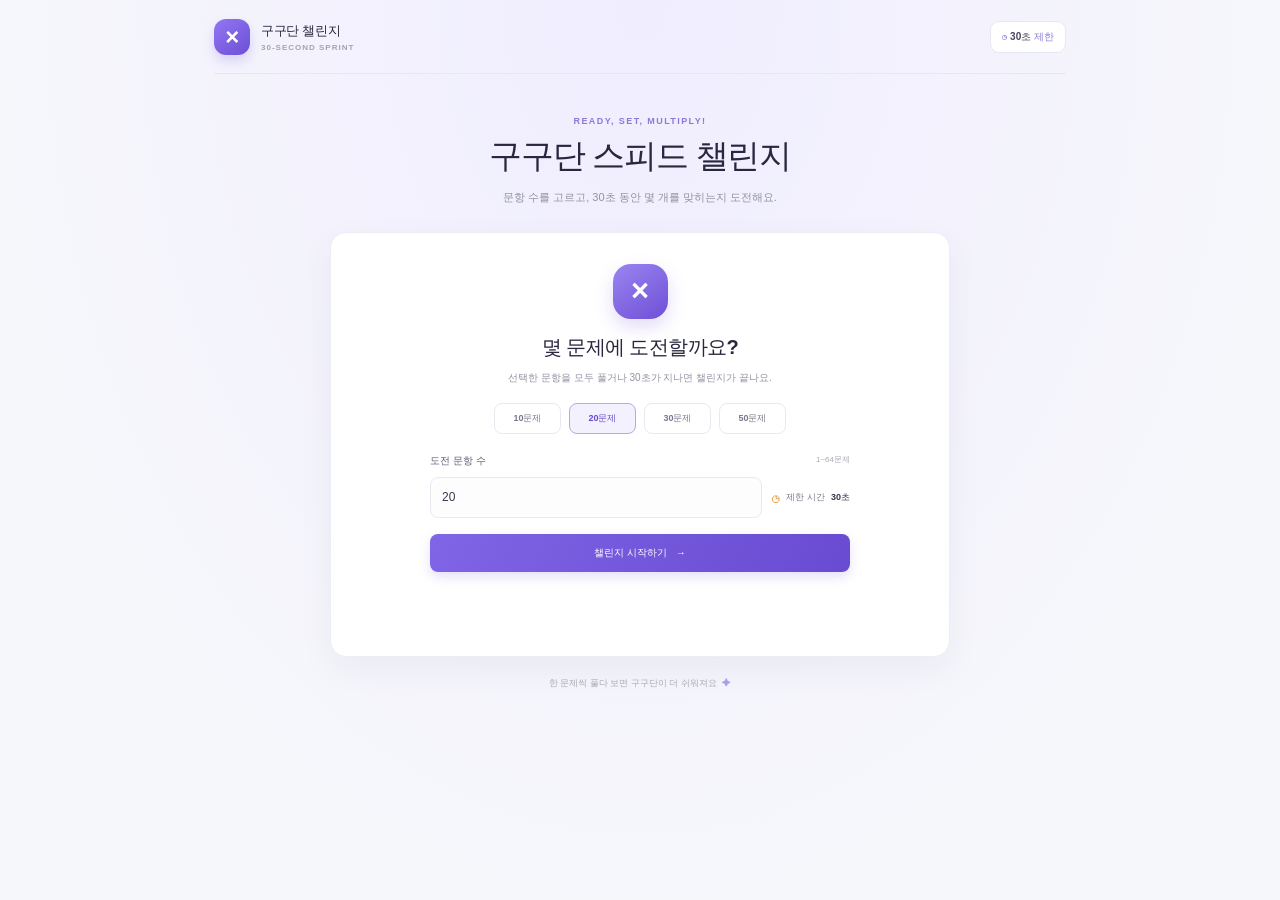
==== gugudan/index.html @ ca25fdde "Add 30-second Gugudan challenge Co-authored-by: Copilot App <223556219+Copilot@users.noreply.github." ====
<!doctype html>
<html lang="ko">
  <head>
    <meta charset="UTF-8" />
    <meta name="viewport" content="width=device-width, initial-scale=1.0" />
    <meta name="theme-color" content="#f6f7fb" />
    <title>구구단 스피드 챌린지</title>
    <link rel="stylesheet" href="styles.css" />
    <script src="app.js" defer></script>
  </head>
  <body>
    <main class="app">
      <header class="topbar">
        <a class="brand" href="#" aria-label="구구단 챌린지 홈"><span class="brand-mark">×</span><span>구구단 챌린지<small>30-SECOND SPRINT</small></span></a>
        <span class="time-badge">◷ <b>30초</b> 제한</span>
      </header>

      <section class="intro">
        <p class="eyebrow">READY, SET, MULTIPLY!</p>
        <h1>구구단 스피드 챌린지</h1>
        <p>문항 수를 고르고, 30초 동안 몇 개를 맞히는지 도전해요.</p>
      </section>

      <section class="challenge-card">
        <div id="setup-screen">
          <div class="big-symbol">×</div>
          <h2>몇 문제에 도전할까요?</h2>
          <p class="description">선택한 문항을 모두 풀거나 30초가 지나면 챌린지가 끝나요.</p>
          <div class="presets" aria-label="문항 수 빠른 선택">
            <button type="button" class="preset" data-count="10">10문제</button>
            <button type="button" class="preset selected" data-count="20">20문제</button>
            <button type="button" class="preset" data-count="30">30문제</button>
            <button type="button" class="preset" data-count="50">50문제</button>
          </div>
          <form id="setup-form" class="setup-form">
            <label for="question-total">도전 문항 수 <span>1~64문제</span></label>
            <input id="question-total" type="number" min="1" max="64" step="1" value="20" required />
            <div class="limit"><span>◷</span><strong>제한 시간</strong><b>30초</b></div>
            <button class="primary-button start-button" type="submit">챌린지 시작하기 <span>→</span></button>
          </form>
        </div>

        <div id="play-screen" class="hidden">
          <div class="play-header">
            <div class="timer"><span>남은 시간</span><strong id="timer-value">30.0</strong><small>초</small></div>
            <div class="play-stat"><span>정답</span><strong><b id="correct-total">0</b>개</strong></div>
            <div class="play-stat"><span>진행</span><strong id="progress-text">0 / 20</strong></div>
          </div>
          <div class="progress-track"><i id="progress-bar"></i></div>
          <form id="answer-form">
            <p class="question-count" id="question-count">문제 1 / 20</p>
            <div class="equation"><span id="factor-one">3</span><span class="multiply">×</span><span id="factor-two">4</span><span class="equals">=</span><span class="unknown">?</span></div>
            <label class="sr-only" for="answer-input">정답 입력</label>
            <div class="answer-row">
              <input id="answer-input" type="number" min="0" max="81" inputmode="numeric" autocomplete="off" placeholder="정답" required />
              <button id="submit-answer" class="primary-button" type="submit">확인</button>
            </div>
            <p id="feedback" class="feedback" aria-live="polite"></p>
          </form>
        </div>

        <div id="result-screen" class="hidden">
          <div class="medal">✦</div>
          <p class="eyebrow">CHALLENGE COMPLETE</p>
          <h2 id="result-title">30초 도전이 끝났어요!</h2>
          <p class="description" id="result-message"></p>
          <div class="score"><strong id="result-correct">0</strong><span>개 정답</span></div>
          <div class="result-stats"><span>푼 문제 <b id="result-answered">0</b></span><span>정확도 <b id="result-accuracy">0%</b></span></div>
          <button id="retry-button" class="primary-button start-button" type="button">다시 도전하기 <span>↻</span></button>
        </div>
      </section>
      <footer>한 문제씩 풀다 보면 구구단이 더 쉬워져요 <span>✦</span></footer>
    </main>
  </body>
</html>
---- gugudan/styles.css ----
:root {
  font-family: "Segoe UI", "Malgun Gothic", sans-serif;
  color: #29273e;
  background: #f6f7fb;
  font-synthesis: none;
  text-rendering: optimizeLegibility;
}
* { box-sizing: border-box; }
body { min-width: 320px; min-height: 100vh; margin: 0; background: radial-gradient(ellipse at 50% 0, #f0edff 0, #f6f7fb 40rem); }
button, input { font: inherit; }
button { cursor: pointer; }
.app { width: min(920px, 100%); min-height: 100vh; margin: 0 auto; padding: 0 34px 22px; }
.topbar { height: 74px; display: flex; align-items: center; justify-content: space-between; border-bottom: 1px solid #e8e7f0; }
.brand { display: flex; gap: 11px; align-items: center; color: #29273e; text-decoration: none; font-size: 13px; font-weight: 800; letter-spacing: -.3px; }
.brand-mark { width: 36px; height: 36px; display: grid; place-items: center; border-radius: 12px; color: #fff; background: linear-gradient(140deg, #9277f2, #6c4fd5); box-shadow: 0 6px 12px #7658df38; font-size: 24px; }
.brand small { display: block; margin-top: 3px; color: #a4a2b3; font-size: 8px; letter-spacing: 1px; }
.time-badge { padding: 8px 11px; border: 1px solid #e8e6f0; border-radius: 9px; color: #8c78d4; background: #fff; font-size: 10px; }
.time-badge b { color: #49465e; }
.intro { padding: 42px 0 25px; text-align: center; }
.eyebrow { margin: 0 0 8px; color: #8d78d9; font-size: 9px; font-weight: 700; letter-spacing: 1.4px; }
h1 { margin: 0; font-size: clamp(24px, 5vw, 33px); letter-spacing: -1.2px; }
.intro > p:last-child { margin: 9px 0 0; color: #9291a2; font-size: 11px; line-height: 1.7; }
.challenge-card { width: min(100%, 620px); min-height: 425px; margin: 0 auto; padding: 29px; border: 1px solid #eeedf4; border-radius: 16px; background: #fff; box-shadow: 0 12px 35px #2823530e; }
#setup-screen, #result-screen { max-width: 420px; margin: 0 auto; text-align: center; }
.big-symbol { width: 55px; height: 55px; display: grid; place-items: center; margin: 2px auto 15px; border-radius: 18px; color: #fff; background: linear-gradient(145deg, #9b84f1, #6e50d6); box-shadow: 0 8px 18px #7658df35; font-size: 31px; font-weight: 700; }
h2 { margin: 0; font-size: 20px; letter-spacing: -.6px; }
.description { margin: 8px 0 17px; color: #9291a2; font-size: 10px; line-height: 1.7; }
.presets { display: flex; justify-content: center; gap: 8px; flex-wrap: wrap; margin: 17px 0 20px; }
.preset { min-width: 67px; padding: 8px 10px; border: 1px solid #eae8f1; border-radius: 8px; color: #79778c; background: #fff; font-size: 9px; font-weight: 600; }
.preset:hover, .preset.selected { border-color: #b6a8ee; color: #674bd1; background: #f4f1ff; }
.setup-form { display: grid; grid-template-columns: minmax(0, 1fr) auto; gap: 9px 10px; align-items: center; text-align: left; }
.setup-form label { grid-column: 1 / -1; display: flex; justify-content: space-between; color: #5e5c72; font-size: 10px; font-weight: 700; }
.setup-form label span { color: #aaa9b6; font-size: 8px; font-weight: 400; }
.setup-form input { width: 100%; height: 41px; padding: 0 11px; border: 1px solid #e9e8f0; border-radius: 8px; outline: none; color: #3a384f; background: #fdfdfe; font-size: 12px; }
.setup-form input:focus, .answer-row input:focus { border-color: #aa99ef; box-shadow: 0 0 0 3px #8e75ed1a; }
.limit { display: flex; align-items: center; gap: 6px; color: #79778c; font-size: 9px; white-space: nowrap; }.limit span { color: #e4a04d; font-size: 15px; }.limit strong { font-weight: 500; }.limit b { color: #38364c; }
.primary-button { border: 0; border-radius: 8px; color: #fff; background: linear-gradient(115deg, #8065e6, #684bd1); box-shadow: 0 5px 12px #7658df30; font-size: 10px; font-weight: 700; transition: transform .15s, box-shadow .15s; }
.primary-button:hover:not(:disabled) { transform: translateY(-1px); box-shadow: 0 8px 15px #7658df42; }
.primary-button:disabled { cursor: default; opacity: .65; }
.start-button { grid-column: 1 / -1; width: 100%; padding: 12px; margin-top: 7px; }
.start-button span { margin-left: 6px; }
.hidden { display: none !important; }
.play-header { display: flex; justify-content: space-between; align-items: center; gap: 10px; }
.timer { display: flex; align-items: baseline; gap: 4px; min-width: 104px; padding: 10px 12px; border-radius: 10px; color: #5b48b6; background: #f3f0ff; transition: background .2s, color .2s; }
.timer span { margin-right: 3px; color: #88839e; font-size: 8px; }.timer strong { font-size: 22px; font-variant-numeric: tabular-nums; letter-spacing: -.7px; }.timer small { font-size: 8px; }
.timer.urgent { color: #d65f53; background: #fff0ed; animation: pulse .7s ease-in-out infinite alternate; }
@keyframes pulse { to { box-shadow: 0 0 0 4px #f4b7aa33; } }
.play-stat { min-width: 66px; text-align: right; }.play-stat span { display: block; color: #a3a2b0; font-size: 8px; }.play-stat strong { display: block; margin-top: 3px; font-size: 13px; font-variant-numeric: tabular-nums; }
.progress-track { height: 5px; overflow: hidden; margin: 13px 0 28px; border-radius: 5px; background: #efedf5; }.progress-track i { display: block; width: 0; height: 100%; border-radius: inherit; background: linear-gradient(90deg, #9c84ef, #6c4fd5); transition: width .18s ease; }
#answer-form { max-width: 390px; margin: 0 auto; text-align: center; }
.question-count { margin: 0 0 13px; color: #9c9aaa; font-size: 9px; }
.equation { display: flex; justify-content: center; align-items: center; gap: 11px; min-height: 93px; color: #302e45; font-size: clamp(36px, 8vw, 50px); font-weight: 700; letter-spacing: -1px; font-variant-numeric: tabular-nums; }
.multiply { color: #8a73e5; }.equals { color: #b6b4c3; font-weight: 400; }.unknown { color: #8065e6; }
.answer-row { display: flex; gap: 8px; max-width: 290px; margin: 13px auto 0; }
.answer-row input { width: 100%; min-width: 0; height: 44px; padding: 0 12px; border: 1px solid #e9e8f0; border-radius: 8px; outline: none; text-align: center; color: #36344a; background: #fdfdfe; font-size: 15px; font-weight: 700; }
.answer-row button { width: 82px; flex: 0 0 82px; }
.feedback { min-height: 18px; margin: 10px 0 0; color: #58a98d; font-size: 10px; font-weight: 600; }
.medal { width: 60px; height: 60px; display: grid; place-items: center; margin: 10px auto 14px; border-radius: 20px; color: #e5a243; background: #fff2dd; font-size: 27px; }
#result-screen .eyebrow { margin-bottom: 6px; }
.score { display: flex; align-items: baseline; justify-content: center; gap: 7px; margin: 17px 0 6px; color: #6c4fd5; }.score strong { font-size: 48px; line-height: 1; letter-spacing: -2px; }.score span { color: #77758b; font-size: 11px; }
.result-stats { display: flex; justify-content: center; gap: 20px; margin-bottom: 14px; color: #aaa9b6; font-size: 9px; }.result-stats b { padding-left: 4px; color: #56546b; }
footer { padding: 20px 0; color: #aaa9b6; text-align: center; font-size: 9px; }footer span { color: #ad9ce9; padding-left: 3px; }
.sr-only { position: absolute; width: 1px; height: 1px; overflow: hidden; clip: rect(0, 0, 0, 0); white-space: nowrap; clip-path: inset(50%); }
@media (max-width: 520px) { .app { padding: 0 16px 18px; }.topbar { height: 63px; }.intro { padding: 32px 0 22px; }.challenge-card { min-height: 400px; padding: 22px 16px; }.timer { min-width: 90px; padding: 8px 9px; }.timer strong { font-size: 19px; }.play-stat { min-width: 53px; }.equation { gap: 8px; } }
@media (prefers-reduced-motion: reduce) { *, *::before, *::after { animation-duration: .01ms !important; transition-duration: .01ms !important; } }
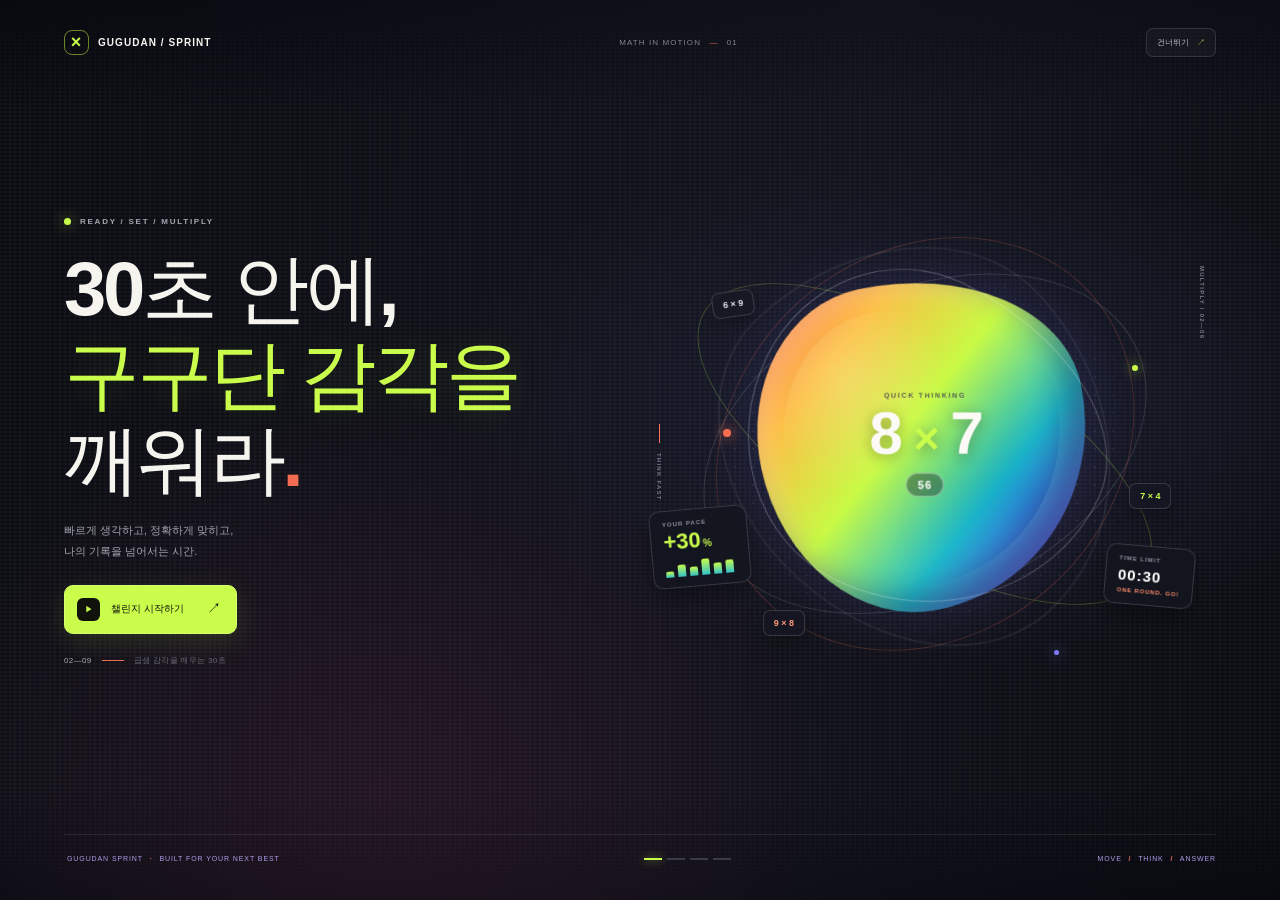
==== commit ef476724: "Add kinetic Gugudan intro Co-authored-by: Copilot App <223556219+Copilot@users.noreply.github.com>" ====
--- a/gugudan/index.html
+++ b/gugudan/index.html
@@ -10,19 +10,54 @@
   </head>
   <body>
     <main class="app">
-      <header class="topbar">
-        <a class="brand" href="#" aria-label="구구단 챌린지 홈"><span class="brand-mark">×</span><span>구구단 챌린지<small>30-SECOND SPRINT</small></span></a>
-        <span class="time-badge">◷ <b>30초</b> 제한</span>
-      </header>
-
-      <section class="intro">
-        <p class="eyebrow">READY, SET, MULTIPLY!</p>
-        <h1>구구단 스피드 챌린지</h1>
-        <p>문항 수를 고르고, 30초 동안 몇 개를 맞히는지 도전해요.</p>
+      <section id="intro-screen" class="intro-screen" aria-labelledby="intro-title">
+        <div class="intro-grain" aria-hidden="true"></div>
+        <header class="intro-nav">
+          <a class="intro-brand" href="#" aria-label="구구단 챌린지 인트로"><span>×</span> GUGUDAN / SPRINT</a>
+          <span class="intro-index">MATH IN MOTION <i>—</i> 01</span>
+          <button id="skip-intro" class="skip-intro" type="button">건너뛰기 <span>↗</span></button>
+        </header>
+        <div class="intro-layout">
+          <div class="intro-copy">
+            <p class="intro-kicker"><i></i> READY / SET / MULTIPLY</p>
+            <h1 id="intro-title"><span>30초 안에,</span><span class="title-highlight">구구단 감각을</span><span>깨워라<span class="title-period">.</span></span></h1>
+            <p class="intro-description">빠르게 생각하고, 정확하게 맞히고,<br />나의 기록을 넘어서는 시간.</p>
+            <button id="start-from-intro" class="intro-cta" type="button"><span class="cta-icon">▶</span> 챌린지 시작하기 <span class="cta-arrow">↗</span></button>
+            <div class="intro-footnote"><span>02—09</span><i></i><span>곱셈 감각을 깨우는 30초</span></div>
+          </div>
+          <div class="intro-art" aria-hidden="true">
+            <div class="art-grid"></div>
+            <div class="art-orbit orbit-a"></div>
+            <div class="art-orbit orbit-b"></div>
+            <div class="art-orbit orbit-c"></div>
+            <div class="fluid-orb"><div class="orb-shine"></div><div class="orb-core"><small>QUICK THINKING</small><strong>8 <i>×</i> 7</strong><span>56</span></div></div>
+            <span class="math-float math-one">6 × 9</span>
+            <span class="math-float math-two">7 × 4</span>
+            <span class="math-float math-three">9 × 8</span>
+            <span class="orbit-dot dot-one"></span><span class="orbit-dot dot-two"></span><span class="orbit-dot dot-three"></span>
+            <div class="mini-card card-score"><small>YOUR PACE</small><strong>+<span>30</span><i>%</i></strong><div class="spark-bars"><i></i><i></i><i></i><i></i><i></i><i></i></div></div>
+            <div class="mini-card card-time"><small>TIME LIMIT</small><strong>00:30</strong><span>ONE ROUND. GO!</span></div>
+            <div class="art-label label-left"><i></i> THINK FAST</div>
+            <div class="art-label label-right">MULTIPLY / 02—09</div>
+          </div>
+        </div>
+        <footer class="intro-bottom"><span>GUGUDAN SPRINT <b>·</b> BUILT FOR YOUR NEXT BEST</span><div class="intro-steps"><i class="step-active"></i><i></i><i></i><i></i></div><span>MOVE <b>/</b> THINK <b>/</b> ANSWER</span></footer>
       </section>
 
-      <section class="challenge-card">
-        <div id="setup-screen">
+      <div id="game-shell" class="game-shell hidden">
+        <header class="topbar">
+          <a class="brand" href="#" aria-label="구구단 챌린지 홈"><span class="brand-mark">×</span><span>구구단 챌린지<small>30-SECOND SPRINT</small></span></a>
+          <span class="time-badge">◷ <b>30초</b> 제한</span>
+        </header>
+
+        <section class="intro">
+          <p class="eyebrow">READY, SET, MULTIPLY!</p>
+          <h1>구구단 스피드 챌린지</h1>
+          <p>문항 수를 고르고, 30초 동안 몇 개를 맞히는지 도전해요.</p>
+        </section>
+
+        <section class="challenge-card">
+        <div id="setup-screen" class="hidden">
           <div class="big-symbol">×</div>
           <h2>몇 문제에 도전할까요?</h2>
           <p class="description">선택한 문항을 모두 풀거나 30초가 지나면 챌린지가 끝나요.</p>
@@ -68,8 +103,9 @@
           <div class="result-stats"><span>푼 문제 <b id="result-answered">0</b></span><span>정확도 <b id="result-accuracy">0%</b></span></div>
           <button id="retry-button" class="primary-button start-button" type="button">다시 도전하기 <span>↻</span></button>
         </div>
-      </section>
-      <footer>한 문제씩 풀다 보면 구구단이 더 쉬워져요 <span>✦</span></footer>
+        </section>
+        <footer>한 문제씩 풀다 보면 구구단이 더 쉬워져요 <span>✦</span></footer>
+      </div>
     </main>
   </body>
 </html>
--- a/gugudan/styles.css
+++ b/gugudan/styles.css
@@ -9,6 +9,65 @@
 body { min-width: 320px; min-height: 100vh; margin: 0; background: radial-gradient(ellipse at 50% 0, #f0edff 0, #f6f7fb 40rem); }
 button, input { font: inherit; }
 button { cursor: pointer; }
+.intro-screen { position: fixed; inset: 0; z-index: 20; display: flex; flex-direction: column; overflow: hidden; padding: 21px clamp(22px, 5vw, 72px) 18px; color: #f7f5ef; background: #080a10; isolation: isolate; }
+.intro-screen::before { position: absolute; z-index: -2; inset: 0; content: ""; background: radial-gradient(ellipse at 72% 45%, #171a2c 0, transparent 37%), radial-gradient(ellipse at 30% 88%, #211321 0, transparent 36%), linear-gradient(110deg, #090a10, #10111a 55%, #090a10); animation: intro-light 8s ease-in-out infinite alternate; }
+.intro-grain { position: absolute; z-index: -1; inset: 0; pointer-events: none; opacity: .055; background-image: repeating-linear-gradient(0deg, #fff 0, transparent 1px, transparent 3px), repeating-linear-gradient(90deg, #fff 0, transparent 1px, transparent 4px); background-size: 4px 4px, 5px 5px; mask-image: linear-gradient(transparent, #000 12%, #000 88%, transparent); }
+.intro-nav, .intro-bottom { width: min(1180px, 100%); display: flex; align-items: center; justify-content: space-between; margin: 0 auto; }
+.intro-nav { min-height: 42px; }
+.intro-brand { display: inline-flex; align-items: center; gap: 9px; color: #f7f5ef; text-decoration: none; font-size: 10px; font-weight: 700; letter-spacing: 1.05px; }
+.intro-brand > span { width: 25px; height: 25px; display: grid; place-items: center; border: 1px solid #bdf13a88; border-radius: 8px; color: #c9fc4b; font-size: 18px; }
+.intro-index, .skip-intro { color: #828492; font-size: 8px; letter-spacing: 1.1px; }
+.intro-index i { padding: 0 5px; color: #ed6f56; font-style: normal; }
+.skip-intro { padding: 8px 10px; border: 1px solid #ffffff20; border-radius: 7px; color: #c0c1c8; background: #ffffff08; letter-spacing: .2px; }
+.skip-intro span { padding-left: 5px; color: #c9fc4b; }
+.intro-layout { width: min(1180px, 100%); flex: 1; display: grid; grid-template-columns: minmax(310px, .87fr) minmax(360px, 1fr); align-items: center; gap: clamp(25px, 5vw, 82px); margin: 0 auto; }
+.intro-copy { position: relative; z-index: 2; padding: 10px 0 24px; animation: copy-arrive .8s cubic-bezier(.2,.8,.2,1) both; }
+.intro-kicker { display: flex; align-items: center; gap: 9px; margin: 0 0 20px; color: #a4a5ae; font-size: 8px; font-weight: 700; letter-spacing: 1.75px; }
+.intro-kicker i { width: 7px; height: 7px; border-radius: 50%; background: #c9fc4b; box-shadow: 0 0 14px #c9fc4b99; animation: kicker-pulse 1.4s ease-in-out infinite alternate; }
+.intro-copy h1 { margin: 0; color: #f6f4ee; font-size: clamp(45px, 6vw, 76px); line-height: 1.12; font-weight: 800; letter-spacing: -3.2px; }
+.intro-copy h1 > span { display: block; opacity: 0; transform: translateY(28px); animation: title-arrive .65s cubic-bezier(.2,.85,.25,1) forwards; }
+.intro-copy h1 > span:nth-child(1) { animation-delay: .22s; }.intro-copy h1 > span:nth-child(2) { animation-delay: .38s; }.intro-copy h1 > span:nth-child(3) { animation-delay: .54s; }
+.title-highlight { color: #c9fc4b; text-shadow: 0 0 30px #c9fc4b20; }
+.title-period { color: #f26c52; }
+.intro-description { margin: 18px 0 23px; color: #a2a3ad; font-size: 11px; line-height: 1.9; }
+.intro-cta { display: inline-flex; align-items: center; gap: 11px; padding: 12px 15px 12px 12px; border: 1px solid #d5ff6c; border-radius: 9px; color: #12140c; background: #c9fc4b; box-shadow: 0 7px 28px #c9fc4b20; font-size: 10px; font-weight: 800; transition: transform .18s ease, box-shadow .18s ease; }
+.intro-cta:hover { transform: translateY(-2px); box-shadow: 0 10px 30px #c9fc4b36; }
+.cta-icon { width: 23px; height: 23px; display: grid; place-items: center; border-radius: 6px; color: #c9fc4b; background: #10120b; font-size: 8px; }
+.cta-arrow { margin-left: 12px; font-size: 14px; }
+.intro-footnote { display: flex; align-items: center; gap: 10px; margin-top: 21px; color: #686a77; font-size: 8px; letter-spacing: .35px; }
+.intro-footnote > span:first-child { color: #a7a9b5; font-variant-numeric: tabular-nums; }.intro-footnote i { width: 22px; height: 1px; background: #ec6d53; }
+.intro-art { width: min(100%, 560px); aspect-ratio: 1 / .88; position: relative; justify-self: center; overflow: visible; animation: art-arrive 1s .1s cubic-bezier(.2,.8,.2,1) both; }
+.art-grid { position: absolute; inset: 8%; opacity: .23; background-image: radial-gradient(circle, #c3c6d6 1px, transparent 1.5px); background-size: 18px 18px; mask-image: radial-gradient(ellipse, #000 15%, transparent 72%); animation: grid-drift 15s linear infinite; }
+.fluid-orb { position: absolute; left: 50%; top: 49%; width: 59%; aspect-ratio: 1; border-radius: 40% 60% 56% 44% / 47% 42% 58% 53%; transform: translate(-50%, -50%) rotate(-12deg); background: linear-gradient(140deg, #fb6d4d 2%, #fcbd42 23%, #c8fa45 45%, #21bfce 68%, #6c64fa 88%); box-shadow: 0 0 55px #7f74ff28, inset -17px -19px 30px #18173465, inset 11px 12px 24px #fff3; animation: blob-morph 7s ease-in-out infinite, blob-enter 1s .3s cubic-bezier(.2,.8,.2,1) both; }
+.fluid-orb::before, .fluid-orb::after { position: absolute; content: ""; border-radius: inherit; inset: -2%; border: 1px solid #ffffff40; transform: rotate(38deg) scale(1.05,.94); }
+.fluid-orb::after { inset: -8%; opacity: .45; transform: rotate(-31deg) scale(.97,1.08); }
+.orb-shine { position: absolute; inset: 8%; border-radius: inherit; background: radial-gradient(ellipse at 27% 22%, #fff8, transparent 35%), radial-gradient(ellipse at 80% 75%, #1a174d75, transparent 46%); mix-blend-mode: soft-light; }
+.orb-core { position: absolute; inset: 0; display: flex; flex-direction: column; align-items: center; justify-content: center; transform: rotate(12deg); color: #11121b; text-shadow: 0 1px 0 #ffffff35; }
+.orb-core small { margin-bottom: 5px; color: #242637bb; font-size: 7px; font-weight: 800; letter-spacing: 1.7px; }
+.orb-core strong { color: #fbfaf6; font-size: clamp(34px, 5vw, 60px); line-height: 1; letter-spacing: -3px; text-shadow: 0 3px 14px #13122255; }.orb-core strong i { color: #c9fc4b; font-size: .75em; font-style: normal; }
+.orb-core > span { margin-top: 9px; padding: 5px 11px; border: 1px solid #ffffff6e; border-radius: 50px; color: #fff; background: #15172162; font-size: 11px; font-weight: 800; letter-spacing: 1px; backdrop-filter: blur(7px); }
+.art-orbit { position: absolute; left: 50%; top: 49%; border: 1px solid #ffffff20; border-radius: 50%; transform: translate(-50%,-50%); }
+.orbit-a { width: 83%; height: 63%; transform: translate(-50%,-50%) rotate(-24deg); animation: orbit-turn 18s linear infinite; }.orbit-b { width: 92%; height: 43%; border-color: #c9fc4b3b; transform: translate(-50%,-50%) rotate(31deg); animation: orbit-turn 22s linear infinite reverse; }.orbit-c { width: 68%; height: 91%; border-color: #f26c5238; transform: translate(-50%,-50%) rotate(47deg); animation: orbit-turn 28s linear infinite; }
+.orbit-dot { position: absolute; z-index: 2; width: 8px; height: 8px; border-radius: 50%; box-shadow: 0 0 13px currentColor; }.dot-one { left: 14%; top: 46%; color: #f76d51; background: currentColor; animation: dot-bob 3s ease-in-out infinite; }.dot-two { right: 12%; top: 33%; width: 6px; height: 6px; color: #c9fc4b; background: currentColor; animation: dot-bob 3.8s .4s ease-in-out infinite; }.dot-three { right: 26%; bottom: 8%; width: 5px; height: 5px; color: #7d7aff; background: currentColor; animation: dot-bob 4.1s .8s ease-in-out infinite; }
+.math-float { position: absolute; z-index: 3; padding: 7px 10px; border: 1px solid #ffffff26; border-radius: 7px; color: #e6e5ec; background: #151622a6; box-shadow: 0 8px 20px #0004; font-size: 9px; font-weight: 700; backdrop-filter: blur(8px); animation: card-float 4s ease-in-out infinite; }.math-one { left: 12%; top: 18%; transform: rotate(-8deg); }.math-two { right: 6%; top: 57%; color: #c9fc4b; animation-delay: .7s; }.math-three { left: 21%; bottom: 12%; color: #ff9a76; animation-delay: 1.3s; }
+.mini-card { position: absolute; z-index: 4; display: flex; flex-direction: column; padding: 10px 12px; border: 1px solid #ffffff27; border-radius: 10px; background: #12141ee0; box-shadow: 0 12px 24px #0005; backdrop-filter: blur(11px); animation: card-float 5s ease-in-out infinite; }.mini-card small { color: #9193a0; font-size: 6px; font-weight: 700; letter-spacing: 1px; }.card-score { left: 1%; bottom: 22%; width: 98px; transform: rotate(-5deg); }.card-score strong { margin-top: 4px; color: #c9fc4b; font-size: 22px; line-height: 1; }.card-score strong i { margin-left: 2px; font-size: 10px; font-style: normal; }.spark-bars { height: 16px; display: flex; align-items: end; gap: 4px; margin-top: 8px; }.spark-bars i { width: 8px; border-radius: 2px 2px 0 0; background: linear-gradient(#c9fc4b,#32c2ca); animation: bar-pulse .9s ease-in-out infinite alternate; }.spark-bars i:nth-child(1) { height: 40%; }.spark-bars i:nth-child(2) { height: 75%; animation-delay: .1s; }.spark-bars i:nth-child(3) { height: 56%; animation-delay: .2s; }.spark-bars i:nth-child(4) { height: 100%; animation-delay: .3s; }.spark-bars i:nth-child(5) { height: 66%; animation-delay: .4s; }.spark-bars i:nth-child(6) { height: 84%; animation-delay: .5s; }
+.card-time { right: 2%; bottom: 18%; transform: rotate(5deg); animation-delay: .6s; }.card-time strong { margin-top: 5px; color: #fff; font-size: 15px; letter-spacing: 1px; }.card-time > span { margin-top: 4px; color: #fc8a69; font-size: 6px; font-weight: 700; letter-spacing: .8px; }
+.art-label { position: absolute; color: #777987; font-size: 6px; font-weight: 700; letter-spacing: 1.25px; }.label-left { left: 2%; top: 45%; writing-mode: vertical-rl; }.label-left i { display: inline-block; width: 1px; height: 19px; margin-bottom: 7px; background: #fc755b; }.label-right { right: 0; top: 13%; writing-mode: vertical-rl; }
+.intro-bottom { min-height: 36px; border-top: 1px solid #ffffff17; color: #777987; font-size: 7px; letter-spacing: .9px; }.intro-bottom b { padding: 0 4px; color: #ed7057; }.intro-steps { display: flex; gap: 5px; }.intro-steps i { width: 18px; height: 2px; background: #393b46; }.intro-steps i.step-active { background: #c9fc4b; box-shadow: 0 0 8px #c9fc4b99; }
+.intro-screen.is-exiting { animation: intro-exit .35s ease forwards; pointer-events: none; }
+@keyframes intro-light { to { filter: hue-rotate(15deg) brightness(1.22); } }
+@keyframes kicker-pulse { to { box-shadow: 0 0 19px #c9fc4b; transform: scale(1.16); } }
+@keyframes copy-arrive { from { opacity: 0; transform: translateX(-22px); } to { opacity: 1; transform: translateX(0); } }
+@keyframes title-arrive { to { opacity: 1; transform: translateY(0); } }
+@keyframes art-arrive { from { opacity: 0; transform: scale(.88) rotate(-5deg); } to { opacity: 1; transform: scale(1) rotate(0); } }
+@keyframes blob-enter { from { opacity: 0; scale: .6; } to { opacity: 1; scale: 1; } }
+@keyframes blob-morph { 0%,100% { border-radius: 40% 60% 56% 44% / 47% 42% 58% 53%; } 35% { border-radius: 58% 42% 41% 59% / 52% 58% 42% 48%; } 70% { border-radius: 46% 54% 60% 40% / 39% 48% 52% 61%; } }
+@keyframes orbit-turn { to { rotate: 360deg; } }
+@keyframes dot-bob { 50% { translate: 0 -12px; scale: 1.25; } }
+@keyframes card-float { 50% { translate: 0 -8px; } }
+@keyframes bar-pulse { to { filter: brightness(1.5); } }
+@keyframes grid-drift { to { background-position: 54px 36px; } }
+@keyframes intro-exit { to { opacity: 0; transform: scale(1.025); visibility: hidden; } }
 .app { width: min(920px, 100%); min-height: 100vh; margin: 0 auto; padding: 0 34px 22px; }
 .topbar { height: 74px; display: flex; align-items: center; justify-content: space-between; border-bottom: 1px solid #e8e7f0; }
 .brand { display: flex; gap: 11px; align-items: center; color: #29273e; text-decoration: none; font-size: 13px; font-weight: 800; letter-spacing: -.3px; }
@@ -61,5 +120,6 @@
 .result-stats { display: flex; justify-content: center; gap: 20px; margin-bottom: 14px; color: #aaa9b6; font-size: 9px; }.result-stats b { padding-left: 4px; color: #56546b; }
 footer { padding: 20px 0; color: #aaa9b6; text-align: center; font-size: 9px; }footer span { color: #ad9ce9; padding-left: 3px; }
 .sr-only { position: absolute; width: 1px; height: 1px; overflow: hidden; clip: rect(0, 0, 0, 0); white-space: nowrap; clip-path: inset(50%); }
-@media (max-width: 520px) { .app { padding: 0 16px 18px; }.topbar { height: 63px; }.intro { padding: 32px 0 22px; }.challenge-card { min-height: 400px; padding: 22px 16px; }.timer { min-width: 90px; padding: 8px 9px; }.timer strong { font-size: 19px; }.play-stat { min-width: 53px; }.equation { gap: 8px; } }
-@media (prefers-reduced-motion: reduce) { *, *::before, *::after { animation-duration: .01ms !important; transition-duration: .01ms !important; } }
+@media (max-width: 800px) { .intro-screen { overflow-y: auto; padding: 17px 22px 12px; }.intro-nav { min-height: 36px; }.intro-index { display: none; }.intro-layout { grid-template-columns: 1fr; gap: 4px; padding: 22px 0 16px; }.intro-copy { padding: 10px 0 0; text-align: center; }.intro-kicker { justify-content: center; margin-bottom: 13px; }.intro-copy h1 { font-size: clamp(42px, 9vw, 64px); letter-spacing: -2.2px; }.intro-description { margin: 11px 0 15px; }.intro-footnote { justify-content: center; margin-top: 13px; }.intro-cta { padding: 11px 13px; }.intro-art { width: min(100%, 390px); aspect-ratio: 1.15; margin: -4px auto 0; }.fluid-orb { width: 52%; }.mini-card { scale: .86; }.intro-bottom { gap: 10px; min-height: 31px; font-size: 6px; }.intro-bottom > span:first-child { display: none; }.intro-steps { margin-right: auto; } }
+@media (max-width: 520px) { .app { padding: 0 16px 18px; }.topbar { height: 63px; }.intro:not(.intro-screen) { padding: 32px 0 22px; }.challenge-card { min-height: 400px; padding: 22px 16px; }.timer { min-width: 90px; padding: 8px 9px; }.timer strong { font-size: 19px; }.play-stat { min-width: 53px; }.equation { gap: 8px; }.intro-screen { padding-right: 17px; padding-left: 17px; }.intro-layout { padding-top: 18px; }.intro-copy h1 { font-size: clamp(39px, 11vw, 54px); }.intro-art { width: min(100%, 340px); aspect-ratio: 1.08; }.mini-card { scale: .76; }.card-score { left: -3%; }.card-time { right: -3%; }.art-label { display: none; }.intro-bottom > span:last-child { font-size: 6px; } }
+@media (prefers-reduced-motion: reduce) { *, *::before, *::after { animation-duration: .01ms !important; animation-iteration-count: 1 !important; transition-duration: .01ms !important; } }
